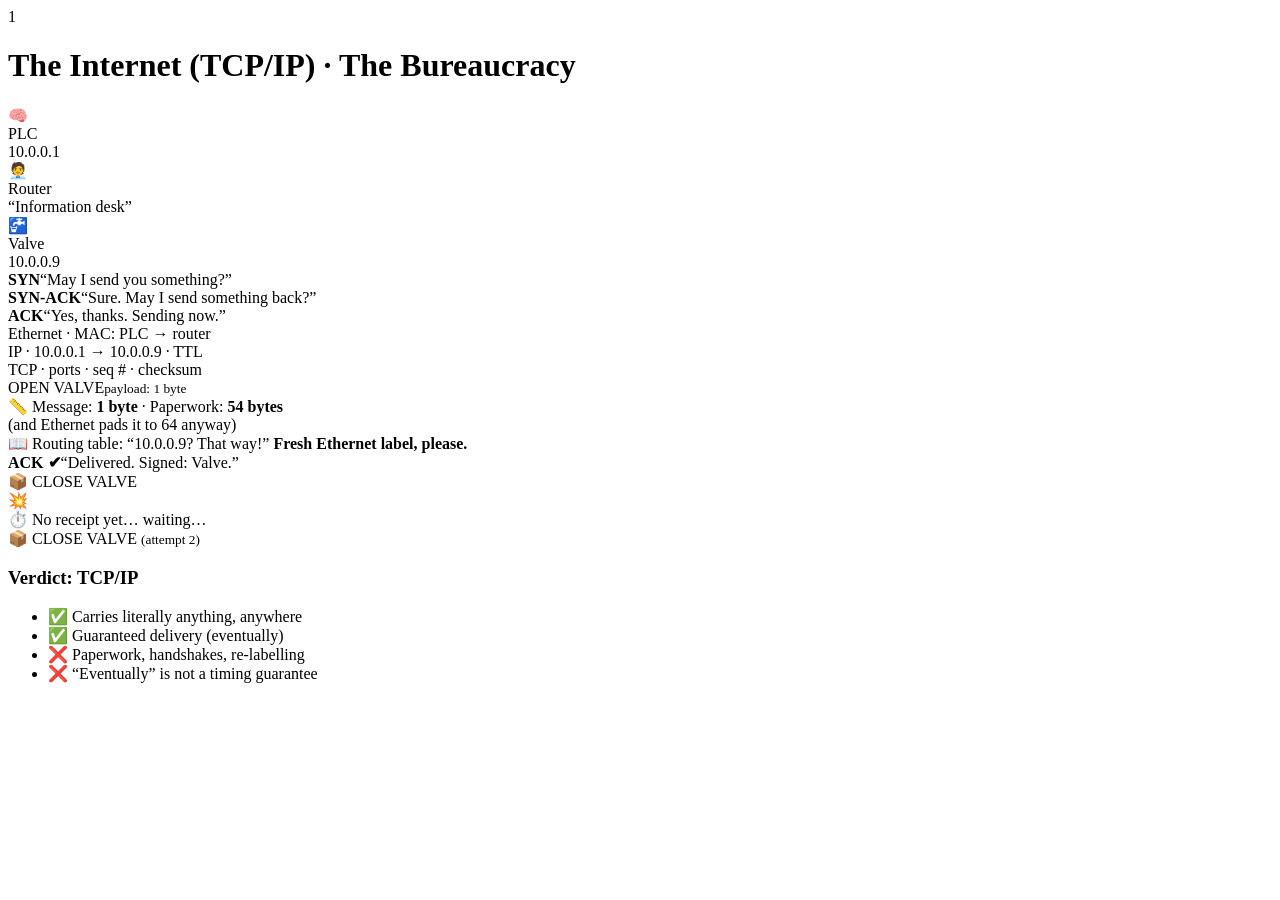
==== 1-tcpip.html @ 699d563c "Create 1-tcpip.html" ====
<!doctype html>
<html lang="en">
<head>
<meta charset="utf-8">
<meta name="viewport" content="width=device-width,initial-scale=1">
<title>1 · The Internet (TCP/IP) — The Bureaucracy</title>
<link rel="stylesheet" href="assets/style.css">
</head>
<body class="tcp">
<div id="stage">
  <div class="hdr"><div class="num">1</div><h1>The Internet (TCP/IP) <span>· The Bureaucracy</span></h1><div class="count" id="count"></div><div class="dots" id="dots"></div></div>

  <div id="world" data-id="world">
    <div class="road" style="left:150px;top:325px;width:1000px"></div>

    <div class="actor card bob" data-id="ctrl" data-x="120" data-y="330"><div class="em">🧠</div><div class="lbl">PLC</div><div class="sub">10.0.0.1</div></div>
    <div class="actor card bob" data-id="router" data-x="640" data-y="330"><div class="em">🧑‍💼</div><div class="lbl">Router</div><div class="sub">“Information desk”</div></div>
    <div class="actor card" data-id="valve" data-x="1150" data-y="330"><div class="em" data-id="valveEm" data-txt>🚰</div><div class="lbl">Valve</div><div class="sub">10.0.0.9</div></div>

    <!-- handshake letters -->
    <div class="actor letter" data-id="L1" data-x="300" data-y="190" data-o="0"><b>SYN</b>“May I send you something?”</div>
    <div class="actor letter" data-id="L2" data-x="1000" data-y="190" data-o="0"><b>SYN-ACK</b>“Sure. May I send something back?”</div>
    <div class="actor letter" data-id="L3" data-x="300" data-y="190" data-o="0"><b>ACK</b>“Yes, thanks. Sending now.”</div>

    <!-- the parcel -->
    <div class="actor parcel" data-id="parcel" data-x="150" data-y="230" data-s=".4" data-o="0">
      <div class="lay eth" data-id="lEth"><span class="tag" data-id="tEth" data-txt>Ethernet · MAC: PLC → router</span>
        <div class="lay ip" data-id="lIp"><span class="tag">IP · 10.0.0.1 → 10.0.0.9 · TTL</span>
          <div class="lay tcp" data-id="lTcp"><span class="tag">TCP · ports · seq # · checksum</span>
            <div class="note">OPEN VALVE<small>payload: 1 byte</small></div>
          </div>
        </div>
      </div>
    </div>

    <div class="actor card small" data-id="ovh" data-x="640" data-y="440" data-o="0"><div class="lbl">📏 Message: <b>1 byte</b> · Paperwork: <b>54 bytes</b></div><div class="sub">(and Ethernet pads it to 64 anyway)</div></div>
    <div class="actor bubble" data-id="rb" data-x="640" data-y="450" data-o="0">📖 Routing table: “10.0.0.9? That way!” <b>Fresh Ethernet label, please.</b></div>

    <div class="actor letter" data-id="rc" data-x="1150" data-y="190" data-o="0"><b>ACK ✔</b>“Delivered. Signed: Valve.”</div>

    <!-- lost parcel + retry -->
    <div class="actor mini" data-id="pk2" data-x="150" data-y="230" data-o="0">📦 CLOSE VALVE</div>
    <div class="actor" data-id="boom" data-x="600" data-y="230" data-s=".2" data-o="0"><div class="em">💥</div></div>
    <div class="actor bubble" data-id="tmr" data-x="330" data-y="440" data-o="0" data-txt>⏱️ No receipt yet… waiting…</div>
    <div class="actor mini" data-id="pk3" data-x="150" data-y="230" data-o="0">📦 CLOSE VALVE <small>(attempt 2)</small></div>
  </div>

  <div class="actor panel" data-id="verdict" data-x="640" data-y="300" data-o="0" style="width:780px">
    <h3>Verdict: TCP/IP</h3>
    <ul>
      <li>✅ Carries literally anything, anywhere</li>
      <li>✅ Guaranteed delivery (eventually)</li>
      <li>❌ Paperwork, handshakes, re-labelling</li>
      <li>❌ “Eventually” is not a timing guarantee</li>
    </ul>
  </div>

  <div class="cap" id="cap"><h2 id="capT"></h2><p id="capP"></p></div>
</div>

<script src="assets/engine.js"></script>
<script>
Scene({
  home: 'index.html', next: '2-profinet.html', nextLabel: 'Next scene',
  steps: [
    { title: 'The Bureaucracy', text: 'Mission: <b>tell a valve to open</b>. In the TCP/IP world nothing moves without paperwork. Grab a coffee and watch.', do: [] },

    { title: 'Step 1 · Ask permission first',
      text: 'Before a single byte of real data moves, they must agree to talk: <b>SYN, SYN-ACK, ACK</b> — the three-way handshake. A polite “is this a good time?” phone call before every parcel.',
      do: [
        { id: 'L1', o: 1, x: 900, dur: 1500, odur: 300 }, { id: 'L1', o: 0, delay: 1500, dur: 300 },
        { id: 'L2', o: 1, x: 400, dur: 1500, delay: 1700, odur: 300 }, { id: 'L2', o: 0, delay: 3200, dur: 300 },
        { id: 'L3', o: 1, x: 900, dur: 1500, delay: 3400, odur: 300 }, { id: 'L3', o: 0, delay: 4900, dur: 300 },
      ] },

    { title: 'Step 2 · Write the message',
      text: 'Finally, the actual message: “open”. That is <b>one byte</b> of useful content. It is tiny. Remember that.',
      do: [ { id: 'parcel', o: 1, s: .9, x: 400, y: 190, dur: 1000 } ] },

    { title: 'Step 3 · Fill in the forms',
      text: 'Three layers of paperwork: <b>TCP</b> (ports, sequence numbers), <b>IP</b> (addresses), <b>Ethernet</b> (MAC labels). About 54 bytes of forms for 1 byte of message. Nobody said it was efficient — it is <i>general</i>.',
      do: [
        { id: 'lTcp', cls: 'on' },
        { id: 'lIp', cls: 'on', delay: 1200 },
        { id: 'lEth', cls: 'on', delay: 2400 },
        { id: 'ovh', o: 1, delay: 3300, dur: 600 },
      ] },

    { title: 'Step 4 · Through the front desk',
      text: 'Every router on the way opens the outer envelope, reads the <b>IP address</b>, looks it up in the big book and sticks on a <b>fresh Ethernet label</b>. Every hop. Every time.',
      do: [
        { id: 'ovh', o: 0, dur: 300 },
        { id: 'parcel', x: 640, y: 200, s: .5, dur: 1600 },
        { id: 'rb', o: 1, delay: 1700, dur: 500 },
        { id: 'tEth', t: 'Ethernet · MAC: router → valve', delay: 2800 },
      ] },

    { title: 'Step 5 · Delivery',
      text: 'The valve opens the three envelopes from the outside in — and learns, at last: “<b>open</b>”. Total time to deliver one byte: <i>a while</i>.',
      do: [
        { id: 'rb', o: 0, dur: 300 },
        { id: 'parcel', x: 1150, y: 200, s: .5, dur: 1400 },
        { id: 'parcel', x: 1010, y: 175, s: .9, dur: 800, delay: 1500 },
        { id: 'lEth', rm: 'on', delay: 2500 },
        { id: 'lIp', rm: 'on', delay: 3100 },
        { id: 'lTcp', rm: 'on', delay: 3700 },
        { id: 'valveEm', t: '🚰💦', delay: 4200 },
        { id: 'parcel', o: 0, delay: 4600, dur: 500 },
      ] },

    { title: 'Step 6 · Sign for it',
      text: 'It is <b>registered mail</b>: the receiver signs and sends back a receipt (ACK). Reliable. Polite. Slow-ish.',
      do: [ { id: 'rc', o: 1, x: 120, dur: 1800, odur: 400 }, { id: 'rc', o: 0, delay: 1900, dur: 400 } ] },

    { title: 'And when a parcel gets lost?',
      text: 'No problem. After a <b>timeout</b> the sender sends the whole thing again. TCP guarantees delivery… <i>eventually</i>. “Eventually” is not a unit of time a servo drive enjoys.',
      do: [
        { id: 'pk2', o: 1, x: 560, dur: 1200 },
        { id: 'pk2', o: 0, delay: 1250, dur: 100 },
        { id: 'boom', o: 1, s: 1.3, delay: 1250, dur: 300 },
        { id: 'boom', o: 0, delay: 2300, dur: 500 },
        { id: 'tmr', o: 1, delay: 1700, dur: 400 },
        { id: 'tmr', t: '⏱️ Timeout! Sending it all again…', delay: 3300 },
        { id: 'pk3', o: 1, x: 1150, dur: 1800, delay: 3800 },
        { id: 'pk3', o: 0, delay: 5700, dur: 300 },
        { id: 'valveEm', t: '🚰', delay: 5700 },
        { id: 'tmr', o: 0, delay: 5700, dur: 300 },
      ] },

    { title: 'Verdict',
      text: 'Great for web pages, e-mail, firmware downloads and cat videos 🐈. A bit too relaxed for a drive that wants an answer <b>every millisecond</b>. Next: someone in a hurry.',
      do: [ { id: 'world', o: .12, dur: 600 }, { id: 'verdict', o: 1, dur: 600 } ] },
  ]
});
</script>
</body>
</html>
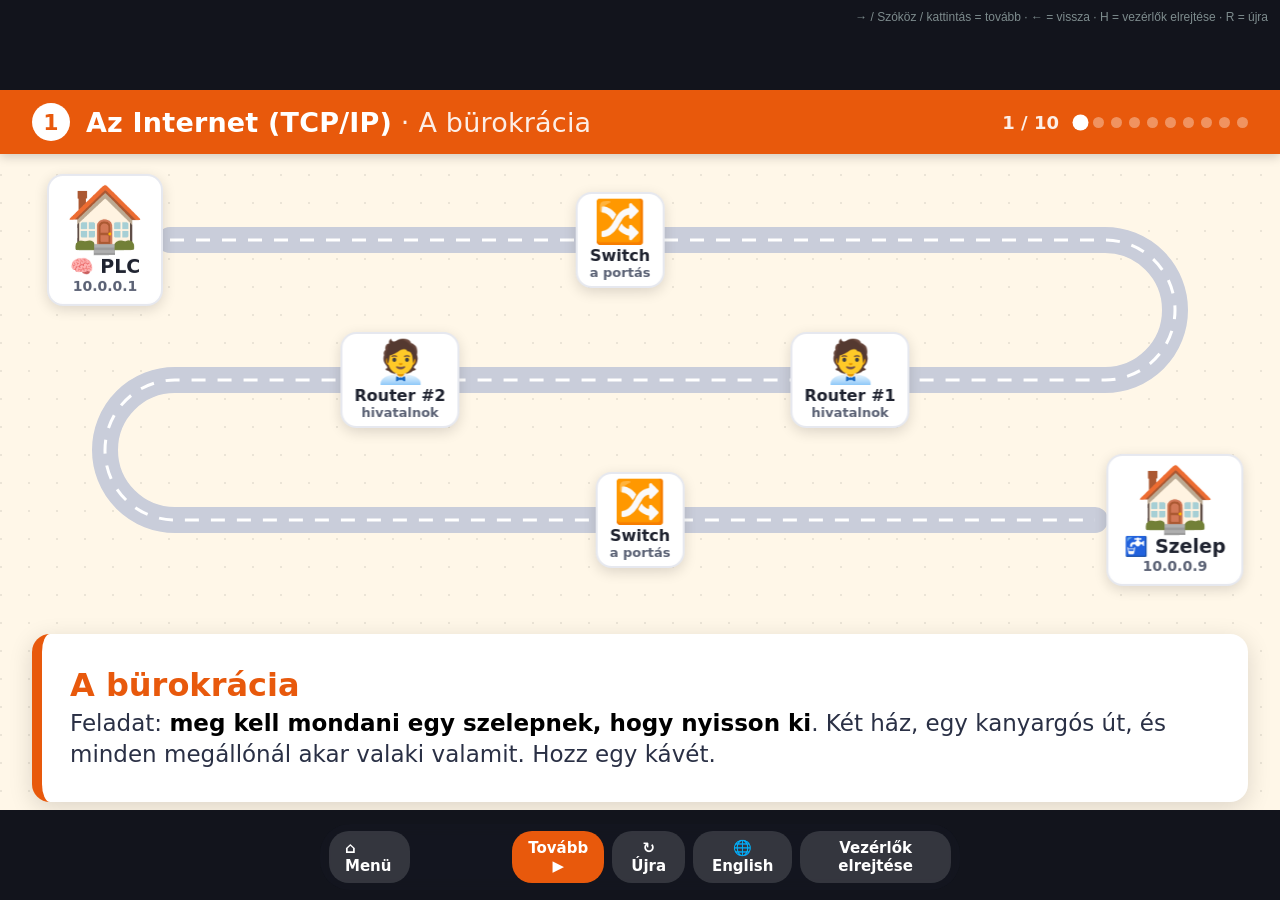
==== commit 6742b5e0: "Update 1-tcpip.html" ====
--- a/1-tcpip.html
+++ b/1-tcpip.html
@@ -1,5 +1,5 @@
 <!doctype html>
-<html lang="en">
+<html lang="hu">
 <head>
 <meta charset="utf-8">
 <meta name="viewport" content="width=device-width,initial-scale=1">
@@ -7,51 +7,69 @@
 <link rel="stylesheet" href="assets/style.css">
 </head>
 <body class="tcp">
+<script src="assets/lang.js"></script>
 <div id="stage">
-  <div class="hdr"><div class="num">1</div><h1>The Internet (TCP/IP) <span>· The Bureaucracy</span></h1><div class="count" id="count"></div><div class="dots" id="dots"></div></div>
+  <div class="hdr"><div class="num">1</div>
+    <h1><span class="en">The Internet (TCP/IP)</span><span class="hu">Az Internet (TCP/IP)</span><span class="sec"> · <span class="en">The Bureaucracy</span><span class="hu">A bürokrácia</span></span></h1>
+    <div class="count" id="count"></div><div class="dots" id="dots"></div></div>
 
   <div id="world" data-id="world">
-    <div class="road" style="left:150px;top:325px;width:1000px"></div>
-
-    <div class="actor card bob" data-id="ctrl" data-x="120" data-y="330"><div class="em">🧠</div><div class="lbl">PLC</div><div class="sub">10.0.0.1</div></div>
-    <div class="actor card bob" data-id="router" data-x="640" data-y="330"><div class="em">🧑‍💼</div><div class="lbl">Router</div><div class="sub">“Information desk”</div></div>
-    <div class="actor card" data-id="valve" data-x="1150" data-y="330"><div class="em" data-id="valveEm" data-txt>🚰</div><div class="lbl">Valve</div><div class="sub">10.0.0.9</div></div>
+    <!-- the S-shaped road through town -->
+    <svg class="layer" width="1280" height="720" viewBox="0 0 1280 720">
+      <path d="M170 150 H1105 A70 70 0 0 1 1105 290 H175 A70 70 0 0 0 175 430 H1095" fill="none" stroke="#c9cdda" stroke-width="26" stroke-linecap="round"/>
+      <path d="M170 150 H1105 A70 70 0 0 1 1105 290 H175 A70 70 0 0 0 175 430 H1095" fill="none" stroke="#fff" stroke-width="3" stroke-dasharray="14 12"/>
+    </svg>
+
+    <!-- two houses -->
+    <div class="actor card" data-id="hA" data-x="105" data-y="150"><div class="em">🏠</div><div class="lbl">🧠 PLC</div><div class="sub">10.0.0.1</div></div>
+    <div class="actor card" data-id="hB" data-x="1175" data-y="430"><div class="em">🏠</div><div class="lbl" data-id="valveL" data-txt>🚰 <span class="en">Valve</span><span class="hu">Szelep</span></div><div class="sub">10.0.0.9</div></div>
+
+    <!-- stations on the way -->
+    <div class="actor card small" data-id="sS1" data-x="620" data-y="150"><div class="em">🔀</div><div class="lbl">Switch</div><div class="sub"><span class="en">the doorman</span><span class="hu">a portás</span></div></div>
+    <div class="actor card small" data-id="sR1" data-x="850" data-y="290"><div class="em">🧑‍💼</div><div class="lbl">Router #1</div><div class="sub"><span class="en">a clerk</span><span class="hu">hivatalnok</span></div></div>
+    <div class="actor card small" data-id="sR2" data-x="400" data-y="290"><div class="em">🧑‍💼</div><div class="lbl">Router #2</div><div class="sub"><span class="en">a clerk</span><span class="hu">hivatalnok</span></div></div>
+    <div class="actor card small" data-id="sS2" data-x="640" data-y="430"><div class="em">🔀</div><div class="lbl">Switch</div><div class="sub"><span class="en">the doorman</span><span class="hu">a portás</span></div></div>
 
     <!-- handshake letters -->
-    <div class="actor letter" data-id="L1" data-x="300" data-y="190" data-o="0"><b>SYN</b>“May I send you something?”</div>
-    <div class="actor letter" data-id="L2" data-x="1000" data-y="190" data-o="0"><b>SYN-ACK</b>“Sure. May I send something back?”</div>
-    <div class="actor letter" data-id="L3" data-x="300" data-y="190" data-o="0"><b>ACK</b>“Yes, thanks. Sending now.”</div>
+    <div class="actor mini" data-id="L1" data-x="170" data-y="150" data-o="0">✉️ SYN</div>
+    <div class="actor mini" data-id="L2" data-x="1095" data-y="430" data-o="0">✉️ SYN-ACK</div>
+    <div class="actor mini" data-id="L3" data-x="170" data-y="150" data-o="0">✉️ ACK</div>
+
+    <!-- station bubbles -->
+    <div class="actor bubble" data-id="bS1" data-x="620" data-y="255" data-o="0" style="max-width:290px;font-size:16px"><span class="en">🚪 Switch: I only read the <b>MAC label</b>. I never open anything. “Move along!”</span><span class="hu">🚪 Switch: én csak a <b>MAC-címkét</b> nézem. Semmit nem bontok ki. „Mehet tovább!”</span></div>
+    <div class="actor bubble" data-id="bR1" data-x="850" data-y="178" data-o="0" style="max-width:300px;font-size:16px"><span class="en">🧑‍💼 Router: open the envelope, read the <b>IP address</b>, <b>TTL 64 → 63</b>, new Ethernet label. Next!</span><span class="hu">🧑‍💼 Router: kibontom, elolvasom az <b>IP-címet</b>, <b>TTL 64 → 63</b>, új Ethernet-címke. Következő!</span></div>
+    <div class="actor bubble" data-id="bR2" data-x="400" data-y="178" data-o="0" style="max-width:300px;font-size:16px"><span class="en">🧑‍💼 Same again: <b>TTL 63 → 62</b>. At zero the packet is binned: “Time To Live? Not anymore.”</span><span class="hu">🧑‍💼 Ugyanez: <b>TTL 63 → 62</b>. Nullánál a csomag kuka: „Time To Live? Már nem.”</span></div>
+    <div class="actor bubble" data-id="bS2" data-x="640" data-y="333" data-o="0" style="max-width:290px;font-size:16px"><span class="en">🚪 Switch again: MAC only. “Move along!”</span><span class="hu">🚪 Megint switch: csak a MAC. „Mehet tovább!”</span></div>
 
     <!-- the parcel -->
-    <div class="actor parcel" data-id="parcel" data-x="150" data-y="230" data-s=".4" data-o="0">
-      <div class="lay eth" data-id="lEth"><span class="tag" data-id="tEth" data-txt>Ethernet · MAC: PLC → router</span>
-        <div class="lay ip" data-id="lIp"><span class="tag">IP · 10.0.0.1 → 10.0.0.9 · TTL</span>
+    <div class="actor parcel" data-id="parcel" data-x="640" data-y="290" data-s="1" data-o="0">
+      <div class="lay eth" data-id="lEth"><span class="tag" data-id="tEth" data-txt>Ethernet · MAC: PLC → R1</span>
+        <div class="lay ip" data-id="lIp"><span class="tag" data-id="tIp" data-txt>IP · 10.0.0.1 → 10.0.0.9 · TTL 64</span>
           <div class="lay tcp" data-id="lTcp"><span class="tag">TCP · ports · seq # · checksum</span>
-            <div class="note">OPEN VALVE<small>payload: 1 byte</small></div>
+            <div class="note"><span class="en">OPEN VALVE</span><span class="hu">NYISS KI</span><small><span class="en">payload: 1 byte</span><span class="hu">tartalom: 1 bájt</span></small></div>
           </div>
         </div>
       </div>
     </div>
 
-    <div class="actor card small" data-id="ovh" data-x="640" data-y="440" data-o="0"><div class="lbl">📏 Message: <b>1 byte</b> · Paperwork: <b>54 bytes</b></div><div class="sub">(and Ethernet pads it to 64 anyway)</div></div>
-    <div class="actor bubble" data-id="rb" data-x="640" data-y="450" data-o="0">📖 Routing table: “10.0.0.9? That way!” <b>Fresh Ethernet label, please.</b></div>
-
-    <div class="actor letter" data-id="rc" data-x="1150" data-y="190" data-o="0"><b>ACK ✔</b>“Delivered. Signed: Valve.”</div>
+    <div class="actor mini" data-id="rc" data-x="1095" data-y="430" data-o="0">🧾 ACK ✔</div>
 
     <!-- lost parcel + retry -->
-    <div class="actor mini" data-id="pk2" data-x="150" data-y="230" data-o="0">📦 CLOSE VALVE</div>
-    <div class="actor" data-id="boom" data-x="600" data-y="230" data-s=".2" data-o="0"><div class="em">💥</div></div>
-    <div class="actor bubble" data-id="tmr" data-x="330" data-y="440" data-o="0" data-txt>⏱️ No receipt yet… waiting…</div>
-    <div class="actor mini" data-id="pk3" data-x="150" data-y="230" data-o="0">📦 CLOSE VALVE <small>(attempt 2)</small></div>
+    <div class="actor mini" data-id="pk2" data-x="170" data-y="150" data-o="0">📦 <span class="en">CLOSE VALVE</span><span class="hu">ZÁRD EL</span></div>
+    <div class="actor" data-id="boom" data-x="538" data-y="290" data-s=".2" data-o="0"><div class="em">💥</div></div>
+    <div class="actor bubble" data-id="tmr" data-x="170" data-y="258" data-o="0" data-txt style="max-width:260px;font-size:16px"><span class="en">⏱️ No receipt yet… waiting…</span><span class="hu">⏱️ Még nincs nyugta… várunk…</span></div>
+    <div class="actor mini" data-id="pk3" data-x="170" data-y="150" data-o="0">📦 <span class="en">CLOSE VALVE</span><span class="hu">ZÁRD EL</span> <small><span class="en">(attempt 2)</span><span class="hu">(2. próba)</span></small></div>
   </div>
 
+  <div class="actor card" data-id="ovh" data-x="640" data-y="503" data-o="0" style="padding:6px 16px"><div class="lbl"><span class="en">📏 Message: <b>1 byte</b> · Paperwork: <b>54 bytes</b></span><span class="hu">📏 Üzenet: <b>1 bájt</b> · Papírmunka: <b>54 bájt</b></span></div><div class="sub"><span class="en">(and Ethernet pads it to 64 anyway)</span><span class="hu">(az Ethernet amúgy is kitölti 64-re)</span></div></div>
+
   <div class="actor panel" data-id="verdict" data-x="640" data-y="300" data-o="0" style="width:780px">
-    <h3>Verdict: TCP/IP</h3>
+    <h3><span class="en">Verdict: TCP/IP</span><span class="hu">Értékelés: TCP/IP</span></h3>
     <ul>
-      <li>✅ Carries literally anything, anywhere</li>
-      <li>✅ Guaranteed delivery (eventually)</li>
-      <li>❌ Paperwork, handshakes, re-labelling</li>
-      <li>❌ “Eventually” is not a timing guarantee</li>
+      <li><span class="en">✅ Carries literally anything, anywhere</span><span class="hu">✅ Szó szerint bármit elvisz, bárhová</span></li>
+      <li><span class="en">✅ Guaranteed delivery (eventually)</span><span class="hu">✅ Garantált kézbesítés (előbb-utóbb)</span></li>
+      <li><span class="en">❌ Paperwork, handshakes, re-labelling</span><span class="hu">❌ Papírmunka, kézfogások, átcímkézés</span></li>
+      <li><span class="en">❌ “Eventually” is not a timing guarantee</span><span class="hu">❌ Az „előbb-utóbb” nem időgarancia</span></li>
     </ul>
   </div>
 
@@ -60,25 +78,112 @@
 
 <script src="assets/engine.js"></script>
 <script>
+// ---- the S-shaped road, as a polyline (same shape as the SVG path) ----
+const PTS = [[170,150],[1105,150],[1175,220],[1105,290],[175,290],[105,360],[175,430],[1095,430]];
+const CUM = [0];
+for (let i = 1; i < PTS.length; i++) CUM.push(CUM[i-1] + Math.hypot(PTS[i][0]-PTS[i-1][0], PTS[i][1]-PTS[i-1][1]));
+function at(d) {
+  d = Math.max(0, Math.min(CUM[CUM.length-1], d));
+  for (let i = 1; i < PTS.length; i++) if (d <= CUM[i]) {
+    const f = (d - CUM[i-1]) / (CUM[i] - CUM[i-1]);
+    return [PTS[i-1][0] + f*(PTS[i][0]-PTS[i-1][0]), PTS[i-1][1] + f*(PTS[i][1]-PTS[i-1][1])];
+  }
+  return PTS[PTS.length-1];
+}
+const END = CUM[CUM.length-1];
+const D = { S1: 450, R1: CUM[3] + 255, R2: CUM[3] + 705, S2: CUM[6] + 465 };
+const GAP = 115;           // the parcel waits this far before a station
+const PV = 0.65, HV = 1.6; // parcel speed, letter speed (px/ms)
+
+// tiny timeline builder: sequential actions with waits and moves along the road
+function TL() {
+  const it = []; let t = 0;
+  const api = {
+    it,
+    add(o, dt = 0) { it.push(Object.assign({ delay: Math.round(t + dt) }, o)); return api; },
+    wait(ms) { t += ms; return api; },
+    go(id, d0, d1, v) {
+      const dir = d1 >= d0 ? 1 : -1;
+      const inner = CUM.filter(c => dir > 0 ? (c > d0 && c < d1) : (c < d0 && c > d1));
+      if (dir < 0) inner.reverse();
+      const ds = [d0, ...inner, d1];
+      for (let k = 1; k < ds.length; k++) {
+        const [x, y] = at(ds[k]), dur = Math.round(Math.abs(ds[k] - ds[k-1]) / v);
+        it.push({ id, x, y, dur, delay: Math.round(t), ease: 'linear' });
+        t += dur;
+      }
+      return api;
+    }
+  };
+  return api;
+}
+
+const hs = TL()
+  .add({ id: 'L1', o: 1, dur: 150 }).go('L1', 0, END, HV).add({ id: 'L1', o: 0, dur: 200 }).wait(250)
+  .add({ id: 'L2', o: 1, dur: 150 }).go('L2', END, 0, HV).add({ id: 'L2', o: 0, dur: 200 }).wait(250)
+  .add({ id: 'L3', o: 1, dur: 150 }).go('L3', 0, END, HV).add({ id: 'L3', o: 0, dur: 200 });
+
+const s4 = TL()
+  .add({ id: 'ovh', o: 0, dur: 300 }).add({ id: 'world', o: 1, dur: 600 })
+  .add({ id: 'parcel', x: 170, y: 150, s: .38, dur: 1000 }).wait(1100)
+  .go('parcel', 0, D.S1 - GAP, PV)
+  .add({ id: 'bS1', o: 1, dur: 400 }).add({ id: 'sS1', cls: 'pulse' }).wait(2000)
+  .add({ id: 'bS1', o: 0, dur: 300 })
+  .go('parcel', D.S1 - GAP, D.R1 - GAP, PV);
+
+const s5 = TL()
+  .add({ id: 'bR1', o: 1, dur: 400 }).add({ id: 'sR1', cls: 'pulse' })
+  .add({ id: 'tIp', t: 'IP · 10.0.0.1 → 10.0.0.9 · TTL 63' }, 900).add({ id: 'tEth', t: 'Ethernet · MAC: R1 → R2' }, 900).wait(2600)
+  .add({ id: 'bR1', o: 0, dur: 300 })
+  .go('parcel', D.R1 - GAP, D.R2 - GAP, PV)
+  .add({ id: 'bR2', o: 1, dur: 400 }).add({ id: 'sR2', cls: 'pulse' })
+  .add({ id: 'tIp', t: 'IP · 10.0.0.1 → 10.0.0.9 · TTL 62' }, 900).add({ id: 'tEth', t: 'Ethernet · MAC: R2 → Valve' }, 900).wait(2600)
+  .add({ id: 'bR2', o: 0, dur: 300 })
+  .go('parcel', D.R2 - GAP, D.S2 - GAP, PV);
+
+const s6 = TL()
+  .add({ id: 'bS2', o: 1, dur: 400 }).add({ id: 'sS2', cls: 'pulse' }).wait(1800)
+  .add({ id: 'bS2', o: 0, dur: 300 })
+  .go('parcel', D.S2 - GAP, END, PV)
+  .add({ id: 'parcel', x: 985, y: 340, s: .85, dur: 800 }).wait(1000)
+  .add({ id: 'lEth', rm: 'on' }).wait(650).add({ id: 'lIp', rm: 'on' }).wait(650).add({ id: 'lTcp', rm: 'on' }).wait(550)
+  .add({ id: 'valveL', t: T('🚰💦 Valve', '🚰💦 Szelep') }).wait(700)
+  .add({ id: 'parcel', o: 0, dur: 500 });
+
+const s7 = TL()
+  .add({ id: 'rc', o: 1, dur: 150 }).go('rc', END, 0, HV).add({ id: 'rc', o: 0, dur: 250 });
+
+const s8 = TL()
+  .add({ id: 'pk2', o: 1, dur: 200 }).go('pk2', 0, 1700, 0.9)
+  .add({ id: 'pk2', o: 0, dur: 100 }).add({ id: 'boom', o: 1, s: 1.3, dur: 300 }).wait(500)
+  .add({ id: 'tmr', o: 1, dur: 400 }).wait(2000)
+  .add({ id: 'boom', o: 0, dur: 500 })
+  .add({ id: 'tmr', t: T('⏱️ Timeout! Sending it all again…', '⏱️ Timeout! Újraküldünk mindent…') }).wait(1600)
+  .add({ id: 'pk3', o: 1, dur: 200 }).go('pk3', 0, END, 0.9)
+  .add({ id: 'valveL', t: T('🚰 Valve', '🚰 Szelep') }).add({ id: 'pk3', o: 0, dur: 300 }).add({ id: 'tmr', o: 0, dur: 300 });
+
 Scene({
-  home: 'index.html', next: '2-profinet.html', nextLabel: 'Next scene',
+  home: 'index.html', next: '2-profinet.html', nextLabel: T('Next scene', 'Következő jelenet'),
+  pageTitle: T('1 · The Internet (TCP/IP) — The Bureaucracy', '1 · Az Internet (TCP/IP) — A bürokrácia'),
   steps: [
-    { title: 'The Bureaucracy', text: 'Mission: <b>tell a valve to open</b>. In the TCP/IP world nothing moves without paperwork. Grab a coffee and watch.', do: [] },
-
-    { title: 'Step 1 · Ask permission first',
-      text: 'Before a single byte of real data moves, they must agree to talk: <b>SYN, SYN-ACK, ACK</b> — the three-way handshake. A polite “is this a good time?” phone call before every parcel.',
-      do: [
-        { id: 'L1', o: 1, x: 900, dur: 1500, odur: 300 }, { id: 'L1', o: 0, delay: 1500, dur: 300 },
-        { id: 'L2', o: 1, x: 400, dur: 1500, delay: 1700, odur: 300 }, { id: 'L2', o: 0, delay: 3200, dur: 300 },
-        { id: 'L3', o: 1, x: 900, dur: 1500, delay: 3400, odur: 300 }, { id: 'L3', o: 0, delay: 4900, dur: 300 },
-      ] },
-
-    { title: 'Step 2 · Write the message',
-      text: 'Finally, the actual message: “open”. That is <b>one byte</b> of useful content. It is tiny. Remember that.',
-      do: [ { id: 'parcel', o: 1, s: .9, x: 400, y: 190, dur: 1000 } ] },
-
-    { title: 'Step 3 · Fill in the forms',
-      text: 'Three layers of paperwork: <b>TCP</b> (ports, sequence numbers), <b>IP</b> (addresses), <b>Ethernet</b> (MAC labels). About 54 bytes of forms for 1 byte of message. Nobody said it was efficient — it is <i>general</i>.',
+    { title: T('The Bureaucracy', 'A bürokrácia'),
+      text: T('Mission: <b>tell a valve to open</b>. Two houses, one winding road, and every stop on the way wants its say. Grab a coffee.',
+              'Feladat: <b>meg kell mondani egy szelepnek, hogy nyisson ki</b>. Két ház, egy kanyargós út, és minden megállónál akar valaki valamit. Hozz egy kávét.'),
+      do: [] },
+
+    { title: T('Step 1 · Ask permission first', '1. lépés · Előbb engedélyt kérünk'),
+      text: T('Before a single byte of real data moves, the two houses must agree to talk: <b>SYN, SYN-ACK, ACK</b> — the three-way handshake. Three letters, each going <i>all the way</i> through town. Just to say “hello”.',
+              'Mielőtt egyetlen igazi bájt elindulna, a két háznak meg kell egyeznie, hogy beszélnek: <b>SYN, SYN-ACK, ACK</b> — a háromutas kézfogás. Három levél, mindegyik <i>végigmegy a városon</i>. Csak azért, hogy köszönjünk.'),
+      do: hs.it },
+
+    { title: T('Step 2 · Write the message', '2. lépés · Megírjuk az üzenetet'),
+      text: T('Finally, the actual message: “open”. That is <b>one byte</b> of useful content. It is tiny. Remember that.',
+              'Végre az igazi üzenet: „nyiss”. Ez <b>egyetlen bájt</b> hasznos tartalom. Pici. Jegyezd meg.'),
+      do: [ { id: 'world', o: .2, dur: 500 }, { id: 'parcel', o: 1, dur: 700 } ] },
+
+    { title: T('Step 3 · Fill in the forms', '3. lépés · Kitöltjük az űrlapokat'),
+      text: T('Three layers of paperwork: <b>TCP</b> (ports, sequence numbers), <b>IP</b> (addresses, TTL), <b>Ethernet</b> (MAC labels). About 54 bytes of forms for 1 byte of message. Nobody said it was efficient — it is <i>general</i>.',
+              'Három réteg papírmunka: <b>TCP</b> (portok, sorszámok), <b>IP</b> (címek, TTL), <b>Ethernet</b> (MAC-címkék). Kb. 54 bájt űrlap 1 bájt üzenethez. Senki nem mondta, hogy hatékony — de <i>univerzális</i>.'),
       do: [
         { id: 'lTcp', cls: 'on' },
         { id: 'lIp', cls: 'on', delay: 1200 },
@@ -86,49 +191,34 @@
         { id: 'ovh', o: 1, delay: 3300, dur: 600 },
       ] },
 
-    { title: 'Step 4 · Through the front desk',
-      text: 'Every router on the way opens the outer envelope, reads the <b>IP address</b>, looks it up in the big book and sticks on a <b>fresh Ethernet label</b>. Every hop. Every time.',
-      do: [
-        { id: 'ovh', o: 0, dur: 300 },
-        { id: 'parcel', x: 640, y: 200, s: .5, dur: 1600 },
-        { id: 'rb', o: 1, delay: 1700, dur: 500 },
-        { id: 'tEth', t: 'Ethernet · MAC: router → valve', delay: 2800 },
-      ] },
-
-    { title: 'Step 5 · Delivery',
-      text: 'The valve opens the three envelopes from the outside in — and learns, at last: “<b>open</b>”. Total time to deliver one byte: <i>a while</i>.',
-      do: [
-        { id: 'rb', o: 0, dur: 300 },
-        { id: 'parcel', x: 1150, y: 200, s: .5, dur: 1400 },
-        { id: 'parcel', x: 1010, y: 175, s: .9, dur: 800, delay: 1500 },
-        { id: 'lEth', rm: 'on', delay: 2500 },
-        { id: 'lIp', rm: 'on', delay: 3100 },
-        { id: 'lTcp', rm: 'on', delay: 3700 },
-        { id: 'valveEm', t: '🚰💦', delay: 4200 },
-        { id: 'parcel', o: 0, delay: 4600, dur: 500 },
-      ] },
-
-    { title: 'Step 6 · Sign for it',
-      text: 'It is <b>registered mail</b>: the receiver signs and sends back a receipt (ACK). Reliable. Polite. Slow-ish.',
-      do: [ { id: 'rc', o: 1, x: 120, dur: 1800, odur: 400 }, { id: 'rc', o: 0, delay: 1900, dur: 400 } ] },
-
-    { title: 'And when a parcel gets lost?',
-      text: 'No problem. After a <b>timeout</b> the sender sends the whole thing again. TCP guarantees delivery… <i>eventually</i>. “Eventually” is not a unit of time a servo drive enjoys.',
-      do: [
-        { id: 'pk2', o: 1, x: 560, dur: 1200 },
-        { id: 'pk2', o: 0, delay: 1250, dur: 100 },
-        { id: 'boom', o: 1, s: 1.3, delay: 1250, dur: 300 },
-        { id: 'boom', o: 0, delay: 2300, dur: 500 },
-        { id: 'tmr', o: 1, delay: 1700, dur: 400 },
-        { id: 'tmr', t: '⏱️ Timeout! Sending it all again…', delay: 3300 },
-        { id: 'pk3', o: 1, x: 1150, dur: 1800, delay: 3800 },
-        { id: 'pk3', o: 0, delay: 5700, dur: 300 },
-        { id: 'valveEm', t: '🚰', delay: 5700 },
-        { id: 'tmr', o: 0, delay: 5700, dur: 300 },
-      ] },
-
-    { title: 'Verdict',
-      text: 'Great for web pages, e-mail, firmware downloads and cat videos 🐈. A bit too relaxed for a drive that wants an answer <b>every millisecond</b>. Next: someone in a hurry.',
+    { title: T('Step 4 · The doorman (switch)', '4. lépés · A portás (switch)'),
+      text: T('The first stop is a <b>switch</b>: a doorman who only looks at the <b>MAC label</b> and waves you on. He never opens anything and never changes anything.',
+              'Az első megálló egy <b>switch</b>: egy portás, aki csak a <b>MAC-címkét</b> nézi, és tovább int. Nem bont ki semmit, nem ír át semmit.'),
+      do: s4.it },
+
+    { title: T('Step 5 · The clerks (routers)', '5. lépés · A hivatalnokok (routerek)'),
+      text: T('Every <b>router</b> opens the outer envelope, reads the <b>IP address</b>, looks it up in the big book, knocks <b>1 off the TTL</b> and sticks on a <b>fresh Ethernet label</b>. Every hop. Every time.',
+              'Minden <b>router</b> kibontja a külső borítékot, elolvassa az <b>IP-címet</b>, megnézi a nagy könyvben, levon <b>egyet a TTL-ből</b>, és ráragaszt egy <b>új Ethernet-címkét</b>. Minden ugrásnál. Minden alkalommal.'),
+      do: s5.it },
+
+    { title: T('Step 6 · Delivery', '6. lépés · Kézbesítés'),
+      text: T('One more doorman, and the parcel is home. The valve opens three envelopes from the outside in — and learns, at last: “<b>open</b>”. Total time for one byte: <i>a while</i>.',
+              'Még egy portás, és a csomag otthon van. A szelep kívülről befelé kibont három borítékot — és végre megtudja: „<b>nyiss</b>”. Egy bájt kézbesítési ideje: <i>jócskán</i>.'),
+      do: s6.it },
+
+    { title: T('Step 7 · Sign for it', '7. lépés · Átvételi elismervény'),
+      text: T('It is <b>registered mail</b>: the receiver signs and the receipt (ACK) travels all the way back through town. Reliable. Polite. Slow-ish.',
+              'Ez <b>tértivevényes ajánlott levél</b>: a címzett aláír, és az elismervény (ACK) visszamegy az egész városon át. Megbízható. Udvarias. Kicsit lassú.'),
+      do: s7.it },
+
+    { title: T('And when a parcel gets lost?', 'És ha elvész a csomag?'),
+      text: T('No problem. The sender notices the missing receipt, waits for a <b>timeout</b> and sends the whole thing again. TCP guarantees delivery… <i>eventually</i>. “Eventually” is not a unit of time a servo drive enjoys.',
+              'Semmi gond. A feladó észreveszi, hogy nincs nyugta, vár egy <b>timeoutot</b>, aztán az egészet újraküldi. A TCP garantálja a kézbesítést… <i>előbb-utóbb</i>. Az „előbb-utóbb” nem az az időegység, amit egy szervóhajtás szeret.'),
+      do: s8.it },
+
+    { title: T('Verdict', 'Értékelés'),
+      text: T('Great for web pages, e-mail, firmware downloads and cat videos 🐈. A bit too relaxed for a drive that wants an answer <b>every millisecond</b>. Next: someone in a hurry.',
+              'Remek weboldalakhoz, e-mailhez, firmware-letöltéshez és cicás videókhoz 🐈. Kicsit lazább annál, mint amit egy hajtás kíván, ami <b>ezredmásodpercenként</b> választ vár. Jöjjön valaki, akinek sietős.'),
       do: [ { id: 'world', o: .12, dur: 600 }, { id: 'verdict', o: 1, dur: 600 } ] },
   ]
 });
--- a/assets/style.css
+++ b/assets/style.css
@@ -0,0 +1,122 @@
+/* Internet vs PROFINET vs EtherCAT — shared styles. 16:9 stage (1280x720), scaled to fit. */
+:root{
+  --bg:#fff7e8; --ink:#1f2330; --muted:#5b6275; --accent:#e8590c; --card:#ffffff;
+  --c-valve:#74c0fc; --c-drive:#ffd43b; --c-heater:#ff8787; --c-lamp:#8ce99a;
+}
+body.tcp{--accent:#e8590c}
+body.pn{--accent:#1971c2}
+body.ec{--accent:#099268}
+body.race{--accent:#7048e8}
+
+*{box-sizing:border-box}
+html,body{margin:0;height:100%;background:#12141c;overflow:hidden;
+  font-family:"Segoe UI",system-ui,-apple-system,Roboto,Helvetica,Arial,sans-serif;color:var(--ink)}
+
+#stage{position:absolute;left:50%;top:50%;width:1280px;height:720px;
+  transform:translate(-50%,-50%);transform-origin:center center;overflow:hidden;
+  background-color:var(--bg);
+  background-image:radial-gradient(circle at 1px 1px, rgba(0,0,0,.08) 1.5px, transparent 0);
+  background-size:28px 28px}
+
+/* header */
+.hdr{position:absolute;left:0;top:0;width:1280px;height:64px;background:var(--accent);color:#fff;
+  display:flex;align-items:center;gap:16px;padding:0 32px;z-index:50;box-shadow:0 3px 10px rgba(0,0,0,.18)}
+.hdr .num{width:38px;height:38px;border-radius:50%;background:#fff;color:var(--accent);
+  font-weight:800;font-size:22px;display:grid;place-items:center}
+.hdr h1{margin:0;font-size:27px;font-weight:700;letter-spacing:.2px}
+.hdr h1 .sec{font-weight:500;opacity:.9}
+body.lang-en .hu{display:none!important}
+body.lang-hu .en{display:none!important}
+.mini small{font-weight:600;font-size:13px;color:var(--muted)}
+.hdr .count{margin-left:auto;font-size:18px;font-weight:600;opacity:.9}
+.dots{display:flex;gap:7px;align-items:center}
+.dots i{width:11px;height:11px;border-radius:50%;background:rgba(255,255,255,.35);transition:.3s}
+.dots i.done{background:rgba(255,255,255,.75)}
+.dots i.cur{background:#fff;transform:scale(1.45)}
+
+/* caption */
+.cap{position:absolute;left:32px;right:32px;top:544px;height:168px;background:#fff;border-radius:18px;
+  border-left:10px solid var(--accent);box-shadow:0 6px 24px rgba(0,0,0,.14);padding:12px 28px 10px;z-index:50;
+  display:flex;flex-direction:column;justify-content:center}
+.cap h2{margin:0 0 4px;font-size:32px;line-height:1.15;color:var(--accent)}
+.cap p{margin:0;font-size:23px;line-height:1.36;color:#2a3045}
+.cap b{color:#000}
+.cap.pop{animation:pop .4s ease-out}
+@keyframes pop{from{opacity:.0;transform:translateY(10px)}to{opacity:1;transform:none}}
+
+/* actors */
+.actor{position:absolute;left:0;top:0;will-change:transform,opacity;text-align:center;white-space:nowrap;z-index:5}
+.actor .em{font-size:64px;line-height:1.05}
+.actor .lbl{font-weight:800;font-size:19px;margin-top:2px}
+.actor .sub{font-size:14px;color:var(--muted);font-weight:600}
+.card{background:#fff;border-radius:16px;padding:10px 16px;box-shadow:0 4px 14px rgba(0,0,0,.14);border:2px solid #e6e8ef}
+.card.small{padding:6px 12px}
+.card.small .em{font-size:42px}
+.card.small .lbl{font-size:16px}
+.card.small .sub{font-size:13px}
+.card.off{opacity:.3;filter:grayscale(1)}
+.bob .em{animation:bob 2.4s ease-in-out infinite}
+@keyframes bob{50%{transform:translateY(-5px)}}
+.pulse .em{animation:pulse .5s ease-in-out 3}
+@keyframes pulse{50%{transform:scale(1.25)}}
+
+/* speech bubbles / letters */
+.bubble{background:#fff;border:3px solid var(--accent);border-radius:16px;padding:8px 14px;font-size:18px;font-weight:600;
+  line-height:1.25;box-shadow:0 4px 14px rgba(0,0,0,.16);white-space:normal;max-width:380px;z-index:20}
+.bubble b{color:var(--accent)}
+.bubble.wide{max-width:420px}
+.letter{background:#fffdf5;border:3px solid #333;border-radius:10px;padding:6px 12px;font-size:17px;font-weight:600;
+  line-height:1.2;box-shadow:0 4px 12px rgba(0,0,0,.2);z-index:20;white-space:normal;width:270px}
+.letter b{display:block;font-size:19px;color:var(--accent)}
+.mini{background:#fff;border:3px solid var(--accent);border-radius:12px;padding:4px 12px;font-weight:800;font-size:18px;z-index:20;box-shadow:0 3px 10px rgba(0,0,0,.2)}
+
+/* roads */
+.road{position:absolute;height:10px;border-radius:5px;background:repeating-linear-gradient(90deg,#a3a9bd 0 22px,transparent 22px 40px);opacity:.75}
+svg.layer{position:absolute;left:0;top:0;pointer-events:none}
+
+/* parcel (TCP scene) */
+.parcel{z-index:15}
+.lay{position:relative;border:3px solid transparent;border-radius:12px;padding:0;
+  transition:padding .5s ease,background .5s,border-color .5s}
+.lay>.tag{position:absolute;left:10px;top:5px;font-size:13px;font-weight:800;opacity:0;transition:opacity .5s;white-space:nowrap}
+.lay.on{padding:28px 12px 12px}
+.lay.on>.tag{opacity:1}
+.lay.tcp.on{background:#ffe3d1;border-color:#e8590c}
+.lay.ip.on{background:#fff3bf;border-color:#f59f00}
+.lay.eth.on{background:#d3f9d8;border-color:#2f9e44}
+.lay.tcp.on>.tag{color:#c2410c}.lay.ip.on>.tag{color:#a16207}.lay.eth.on>.tag{color:#1e7a34}
+.note{background:#fff;border:3px solid #333;border-radius:8px;min-width:220px;padding:8px 10px;font-weight:800;font-size:20px;line-height:1.15}
+.note small{display:block;font-weight:600;font-size:13px;color:var(--muted)}
+
+/* PROFINET couriers */
+.cour{z-index:12}
+.cour .em{font-size:44px;line-height:1}
+.cour .tagc{display:inline-block;font-weight:800;font-size:14px;padding:1px 9px;border-radius:9px;border:2px solid #333;margin-bottom:1px}
+.flip .em{display:inline-block;transform:scaleX(-1)}
+
+/* EtherCAT plate */
+.plate{display:flex;height:58px;border-radius:30px;background:#fff;border:3px solid #333;overflow:hidden;box-shadow:0 5px 14px rgba(0,0,0,.25);z-index:14}
+.plate .ph{width:84px;display:grid;place-items:center;font-size:12px;font-weight:800;background:#eceff4;color:#333;line-height:1.1}
+.plate .cell{width:54px;display:grid;place-items:center;font-size:13px;font-weight:800;border-left:3px solid #333;transition:background .3s}
+.plate .cell.flash{animation:flash .6s ease-out}
+@keyframes flash{0%{box-shadow:inset 0 0 0 40px #fff}100%{box-shadow:inset 0 0 0 0 #fff}}
+.belt{fill:none;stroke:#9aa1b5;stroke-width:18;stroke-linecap:butt;stroke-dasharray:16 10;animation:belt 1.2s linear infinite}
+@keyframes belt{to{stroke-dashoffset:-26}}
+
+/* overlay cards (verdicts etc.) */
+.panel{background:#fff;border-radius:22px;box-shadow:0 10px 34px rgba(0,0,0,.22);padding:20px 30px;z-index:30;white-space:normal;text-align:left;border:3px solid var(--accent)}
+.panel h3{margin:0 0 8px;font-size:28px;color:var(--accent)}
+.panel ul{margin:0;padding:0;list-style:none;font-size:23px;line-height:1.5;font-weight:600}
+.panel li{margin:2px 0}
+.panel small{display:block;margin-top:8px;color:var(--muted);font-size:16px;font-weight:600}
+
+/* controls */
+.ctl{position:fixed;left:50%;bottom:10px;transform:translateX(-50%);display:flex;gap:8px;padding:7px 9px;border-radius:30px;
+  background:rgba(20,22,32,.82);z-index:100;backdrop-filter:blur(6px);transition:opacity .25s}
+.ctl button,.ctl a{font:600 15px "Segoe UI",system-ui,sans-serif;color:#fff;background:rgba(255,255,255,.14);border:0;border-radius:20px;
+  padding:8px 16px;cursor:pointer;text-decoration:none;display:inline-flex;align-items:center}
+.ctl button:hover,.ctl a:hover{background:rgba(255,255,255,.28)}
+.ctl .primary{background:var(--accent)}
+.ctl.hidden{opacity:0;pointer-events:none}
+.hint{position:fixed;right:12px;top:10px;color:#9aa;font:12px "Segoe UI",sans-serif;z-index:100;opacity:.8}
+body.clean .ctl,body.clean .hint{display:none}
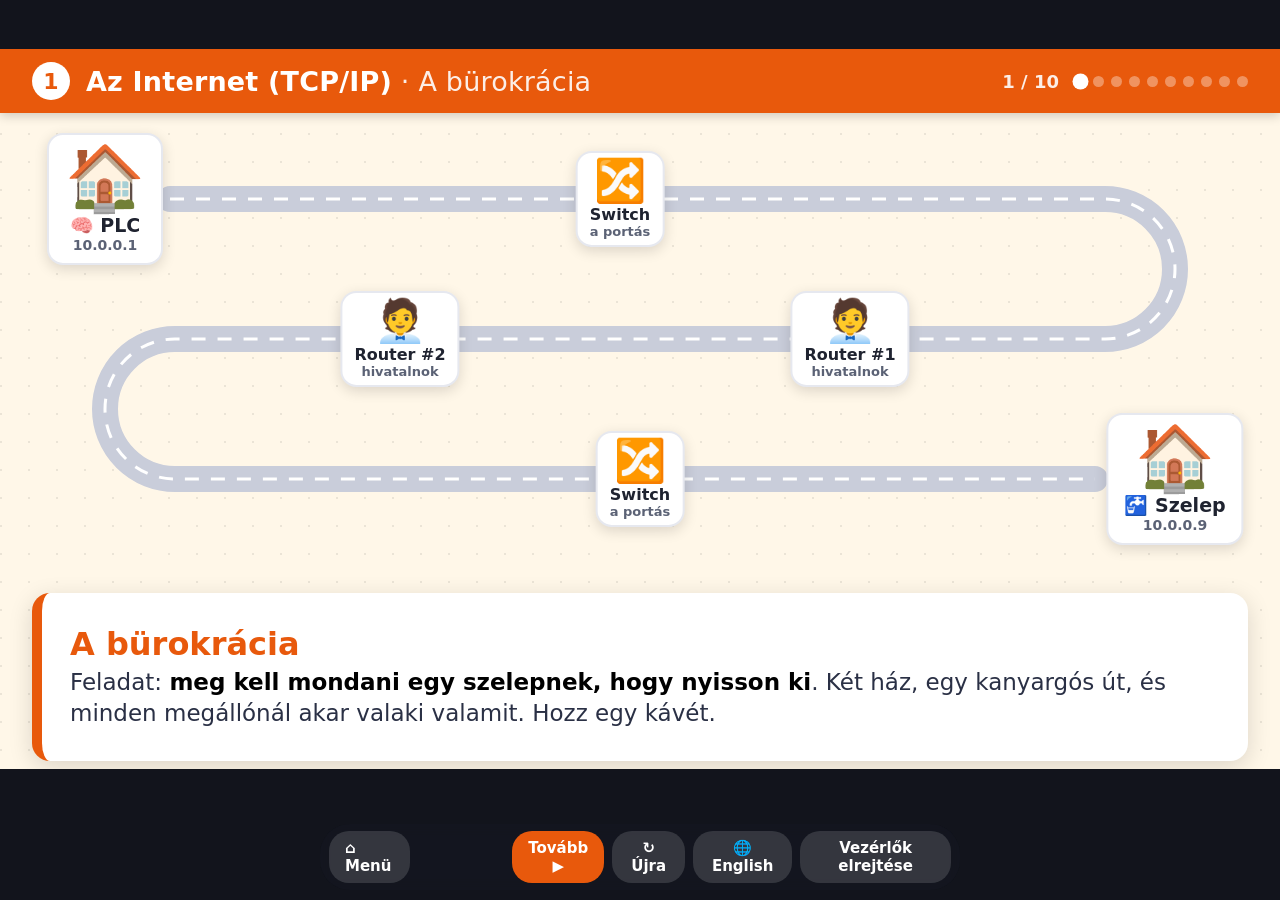
==== commit c4e7fd23: "Update 1-tcpip.html" ====
--- a/1-tcpip.html
+++ b/1-tcpip.html
@@ -127,22 +127,22 @@
   .add({ id: 'ovh', o: 0, dur: 300 }).add({ id: 'world', o: 1, dur: 600 })
   .add({ id: 'parcel', x: 170, y: 150, s: .38, dur: 1000 }).wait(1100)
   .go('parcel', 0, D.S1 - GAP, PV)
-  .add({ id: 'bS1', o: 1, dur: 400 }).add({ id: 'sS1', cls: 'pulse' }).wait(2000)
+  .add({ id: 'bS1', o: 1, dur: 400 }).add({ id: 'sS1', cls: 'pulse' }).wait(4800)
   .add({ id: 'bS1', o: 0, dur: 300 })
   .go('parcel', D.S1 - GAP, D.R1 - GAP, PV);
 
 const s5 = TL()
   .add({ id: 'bR1', o: 1, dur: 400 }).add({ id: 'sR1', cls: 'pulse' })
-  .add({ id: 'tIp', t: 'IP · 10.0.0.1 → 10.0.0.9 · TTL 63' }, 900).add({ id: 'tEth', t: 'Ethernet · MAC: R1 → R2' }, 900).wait(2600)
+  .add({ id: 'tIp', t: 'IP · 10.0.0.1 → 10.0.0.9 · TTL 63' }, 900).add({ id: 'tEth', t: 'Ethernet · MAC: R1 → R2' }, 900).wait(6000)
   .add({ id: 'bR1', o: 0, dur: 300 })
   .go('parcel', D.R1 - GAP, D.R2 - GAP, PV)
   .add({ id: 'bR2', o: 1, dur: 400 }).add({ id: 'sR2', cls: 'pulse' })
-  .add({ id: 'tIp', t: 'IP · 10.0.0.1 → 10.0.0.9 · TTL 62' }, 900).add({ id: 'tEth', t: 'Ethernet · MAC: R2 → Valve' }, 900).wait(2600)
+  .add({ id: 'tIp', t: 'IP · 10.0.0.1 → 10.0.0.9 · TTL 62' }, 900).add({ id: 'tEth', t: 'Ethernet · MAC: R2 → Valve' }, 900).wait(6000)
   .add({ id: 'bR2', o: 0, dur: 300 })
   .go('parcel', D.R2 - GAP, D.S2 - GAP, PV);
 
 const s6 = TL()
-  .add({ id: 'bS2', o: 1, dur: 400 }).add({ id: 'sS2', cls: 'pulse' }).wait(1800)
+  .add({ id: 'bS2', o: 1, dur: 400 }).add({ id: 'sS2', cls: 'pulse' }).wait(4000)
   .add({ id: 'bS2', o: 0, dur: 300 })
   .go('parcel', D.S2 - GAP, END, PV)
   .add({ id: 'parcel', x: 985, y: 340, s: .85, dur: 800 }).wait(1000)
@@ -156,9 +156,9 @@
 const s8 = TL()
   .add({ id: 'pk2', o: 1, dur: 200 }).go('pk2', 0, 1700, 0.9)
   .add({ id: 'pk2', o: 0, dur: 100 }).add({ id: 'boom', o: 1, s: 1.3, dur: 300 }).wait(500)
-  .add({ id: 'tmr', o: 1, dur: 400 }).wait(2000)
+  .add({ id: 'tmr', o: 1, dur: 400 }).wait(4500)
   .add({ id: 'boom', o: 0, dur: 500 })
-  .add({ id: 'tmr', t: T('⏱️ Timeout! Sending it all again…', '⏱️ Timeout! Újraküldünk mindent…') }).wait(1600)
+  .add({ id: 'tmr', t: T('⏱️ Timeout! Sending it all again…', '⏱️ Timeout! Újraküldünk mindent…') }).wait(3500)
   .add({ id: 'pk3', o: 1, dur: 200 }).go('pk3', 0, END, 0.9)
   .add({ id: 'valveL', t: T('🚰 Valve', '🚰 Szelep') }).add({ id: 'pk3', o: 0, dur: 300 }).add({ id: 'tmr', o: 0, dur: 300 });
 
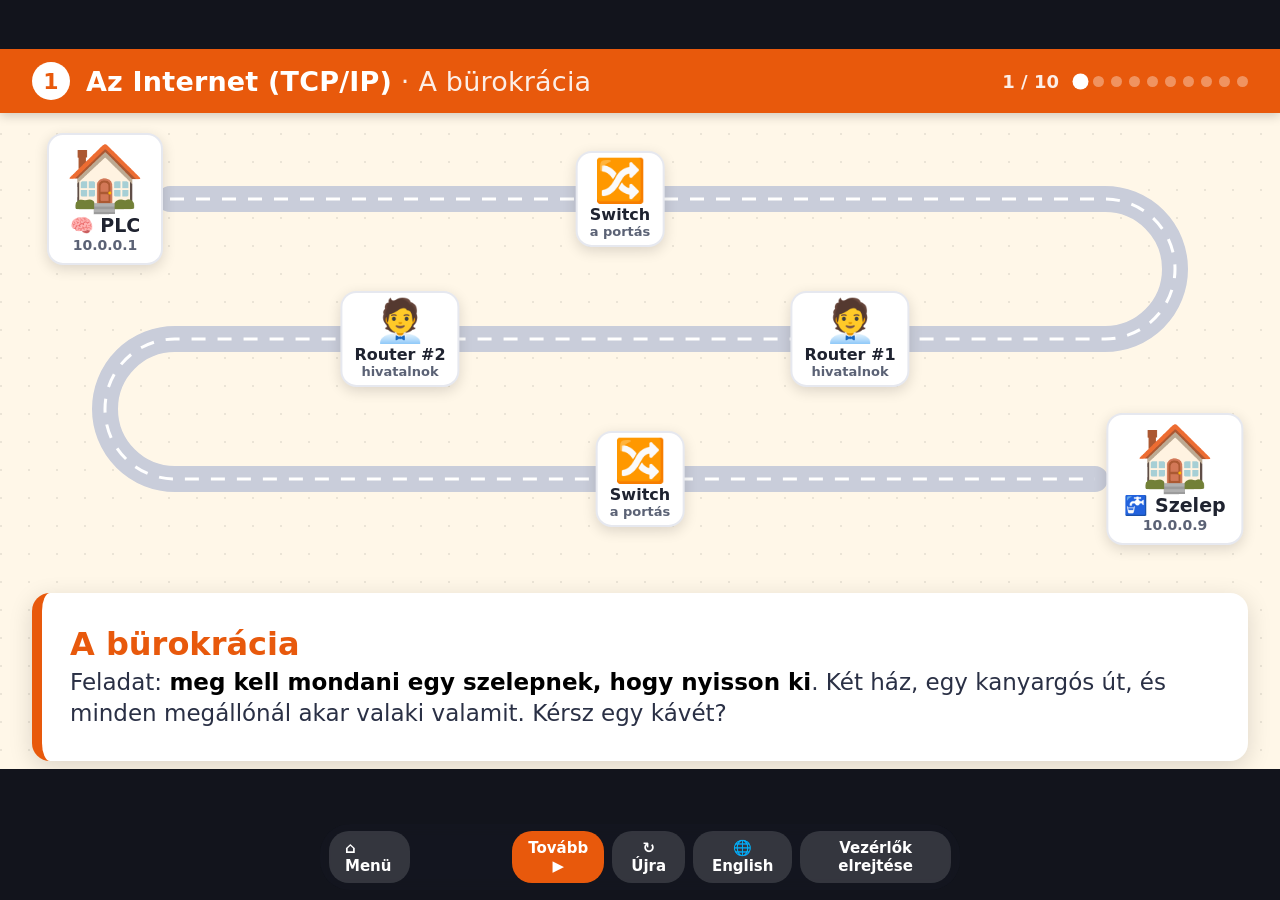
==== commit e465aab5: "Update 1-tcpip.html" ====
--- a/1-tcpip.html
+++ b/1-tcpip.html
@@ -168,7 +168,7 @@
   steps: [
     { title: T('The Bureaucracy', 'A bürokrácia'),
       text: T('Mission: <b>tell a valve to open</b>. Two houses, one winding road, and every stop on the way wants its say. Grab a coffee.',
-              'Feladat: <b>meg kell mondani egy szelepnek, hogy nyisson ki</b>. Két ház, egy kanyargós út, és minden megállónál akar valaki valamit. Hozz egy kávét.'),
+              'Feladat: <b>meg kell mondani egy szelepnek, hogy nyisson ki</b>. Két ház, egy kanyargós út, és minden megállónál akar valaki valamit. Kérsz egy kávét?'),
       do: [] },
 
     { title: T('Step 1 · Ask permission first', '1. lépés · Előbb engedélyt kérünk'),
@@ -203,7 +203,7 @@
 
     { title: T('Step 6 · Delivery', '6. lépés · Kézbesítés'),
       text: T('One more doorman, and the parcel is home. The valve opens three envelopes from the outside in — and learns, at last: “<b>open</b>”. Total time for one byte: <i>a while</i>.',
-              'Még egy portás, és a csomag otthon van. A szelep kívülről befelé kibont három borítékot — és végre megtudja: „<b>nyiss</b>”. Egy bájt kézbesítési ideje: <i>jócskán</i>.'),
+              'Még egy portás, és a csomag otthon van. A szelep kívülről befelé kibont három borítékot — és végre megtudja: „<b>nyiss</b>”. Egy bájt kézbesítési ideje: <i>ahogy sikerül</i> (vagy ahogy egy postás a levelet hozza).'),
       do: s6.it },
 
     { title: T('Step 7 · Sign for it', '7. lépés · Átvételi elismervény'),
